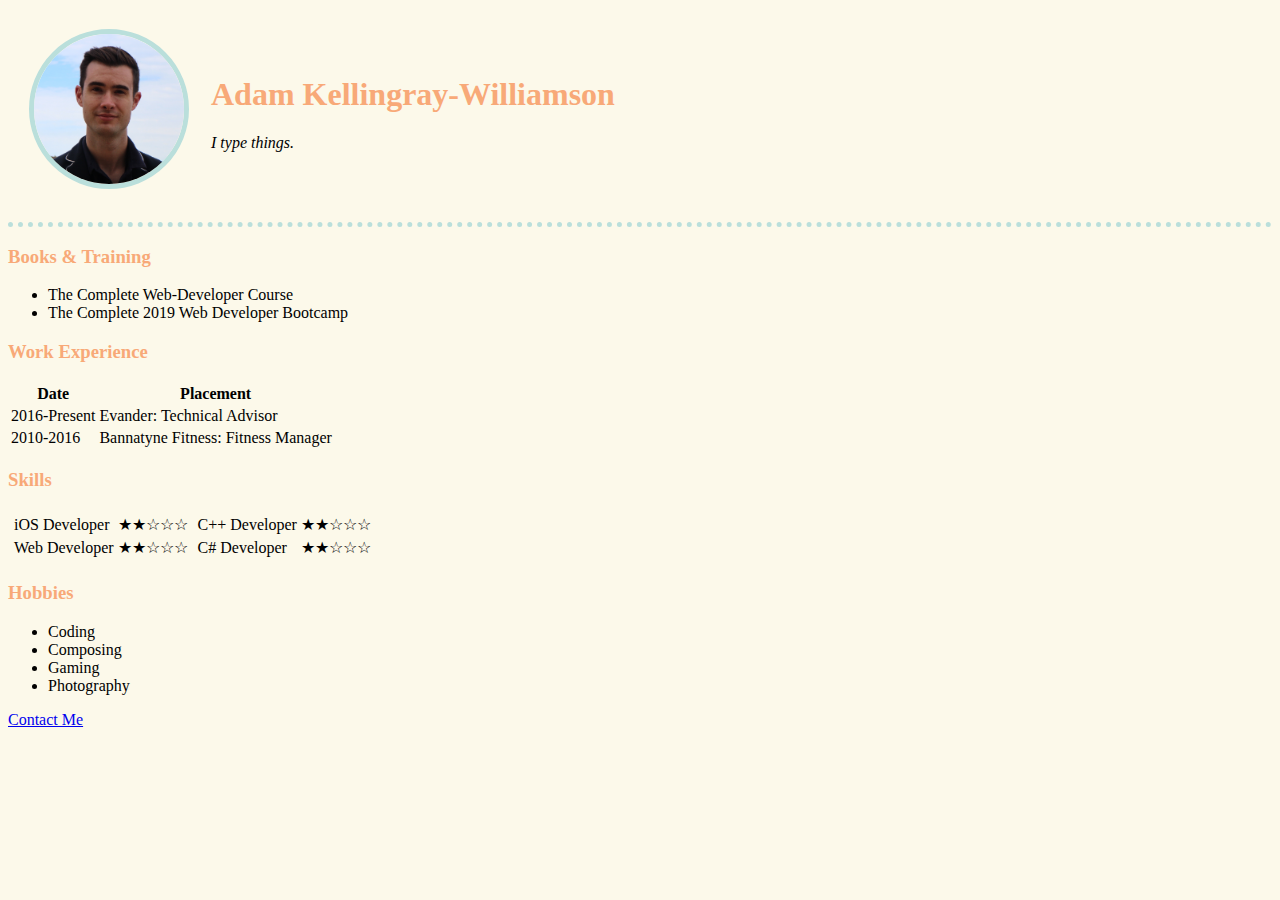
==== index.html @ 621a41a1 "Added initial CV website files" ====
<!DOCTYPE html>
<html lang="en" dir="ltr">

<head>
  <meta charset="utf-8">
  <link rel="stylesheet" href="css/styles.css">
  <title>Adam Kellingray-Williamson</title>
</head>

<body>
  <table cellspacing="20">
    <tr>
      <td><img src="profilePic.jpg" alt="Personal Photo Image" width="150px" </img> </td> <td>
        <h1>Adam Kellingray-Williamson</h1>
        <p><em>I type things.</em></p>
      </td>
    </tr>
  </table>


  <hr>

  <h3>Books & Training</h3>
  <ul>
    <li>The Complete Web-Developer Course</li>
    <li>The Complete 2019 Web Developer Bootcamp</li>
  </ul>

  <h3>Work Experience</h3>
  <table>
    <thead>
      <th>Date</th>
      <th>Placement</th>
    </thead>
    <tbody>
      <tr>
        <td>2016-Present</td>
        <td>Evander: Technical Advisor</td>
      </tr>
      <tr>
        <td>2010-2016</td>
        <td>Bannatyne Fitness: Fitness Manager</td>
      </tr>
    </tbody>
  </table>

  <h3>Skills</h3>
  <table>
    <td>
      <table>
        <tr>
          <td>iOS Developer</td>
          <td>★★☆☆☆</td>
        </tr>
        <tr>
          <td>Web Developer</td>
          <td>★★☆☆☆</td>
        </tr>
      </table>
    </td>
    <td>
      <table>
        <tr>
          <td>C++ Developer</td>
          <td>★★☆☆☆</td>
        </tr>
        <tr>
          <td>C# Developer</td>
          <td>★★☆☆☆</td>
        </tr>
      </table>

    </td>

  </table>

  <h3>Hobbies</h3>
  <ul>
    <li>Coding</li>
    <li>Composing</li>
    <li>Gaming</li>
    <li>Photography</li>
  </ul>

  <a href="contact.html">Contact Me</a>

</body>

</html>
---- css/styles.css ----
body {
  background-color: #fcf9ea;
}

h1 {
  color: #f8a978;
}

h3 {
  color: #f8a978;
}
img {
  border-radius: 50%;
  border-width: thick;
  border-color: #badfdb;
  border-style: solid;
}

hr {
  border-style: dotted;
  border-width: 5px 0 0 0;
  border-color: #badfdb;
}
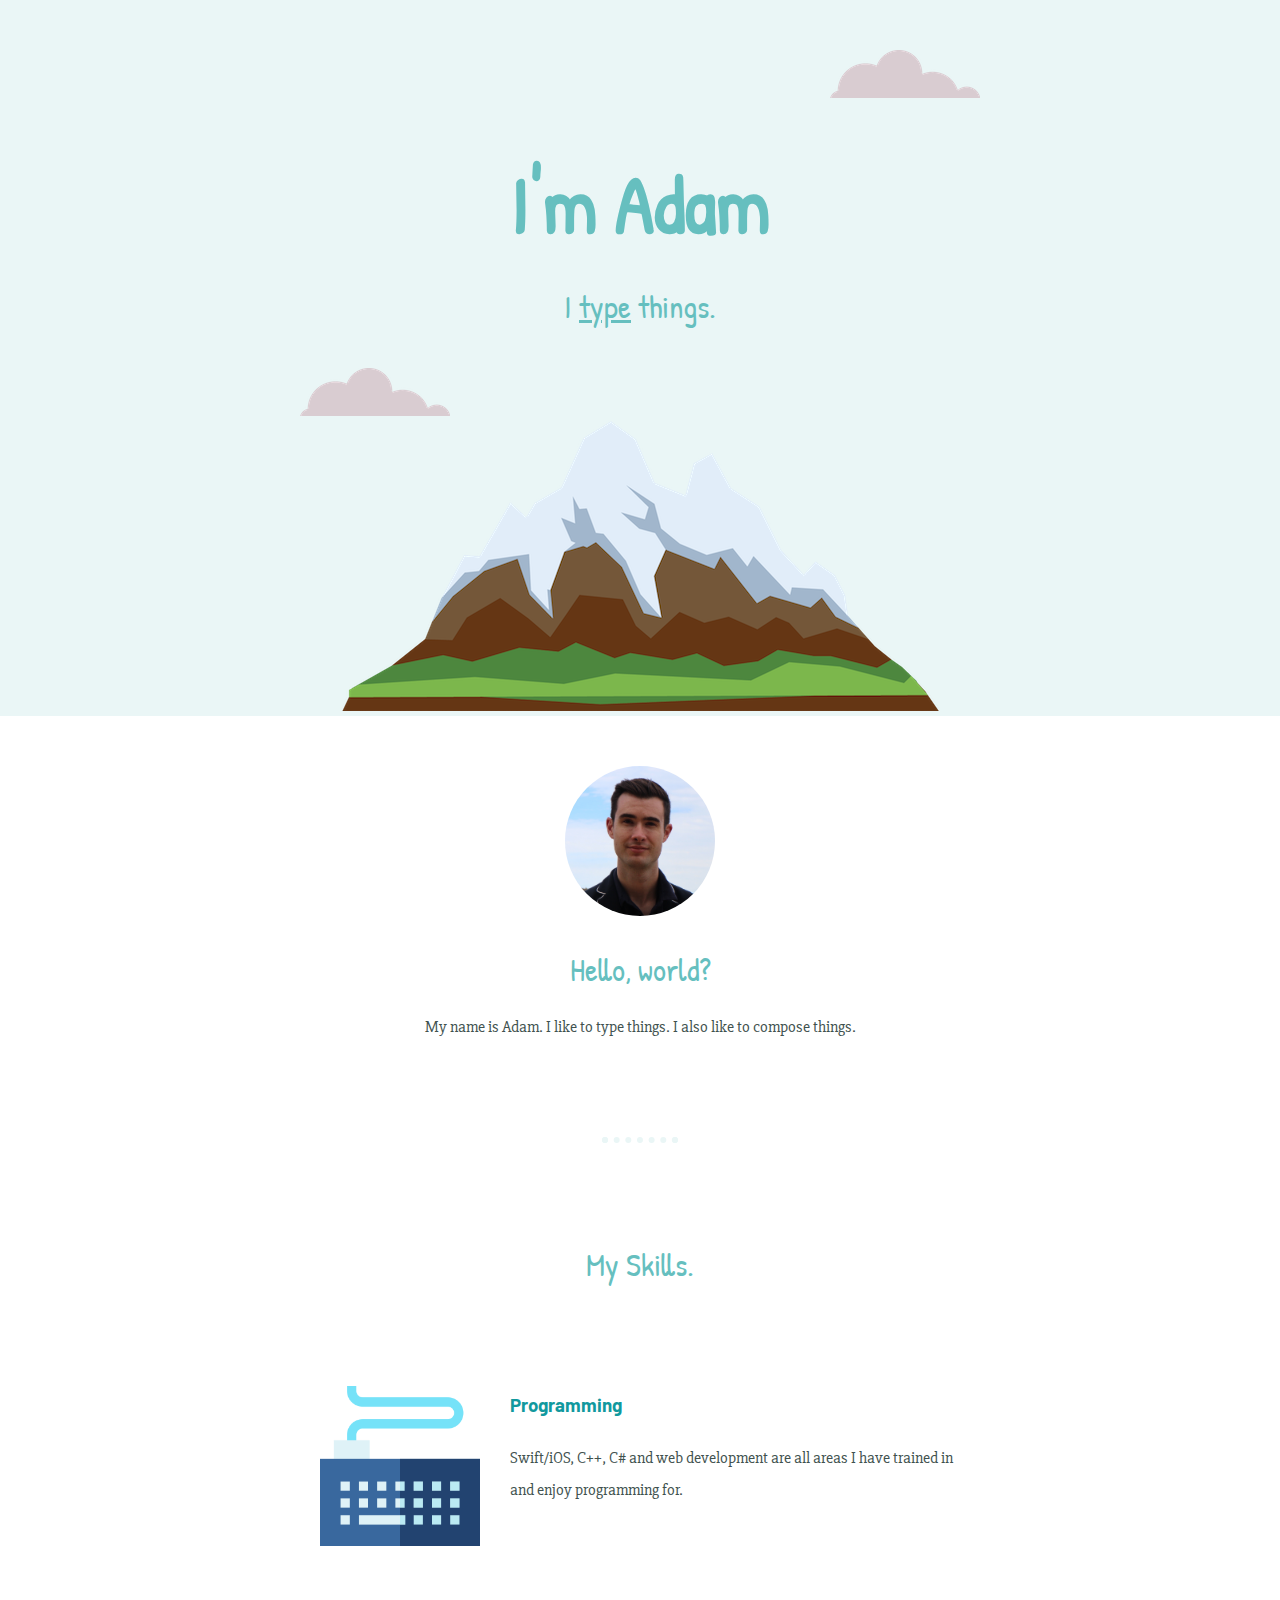
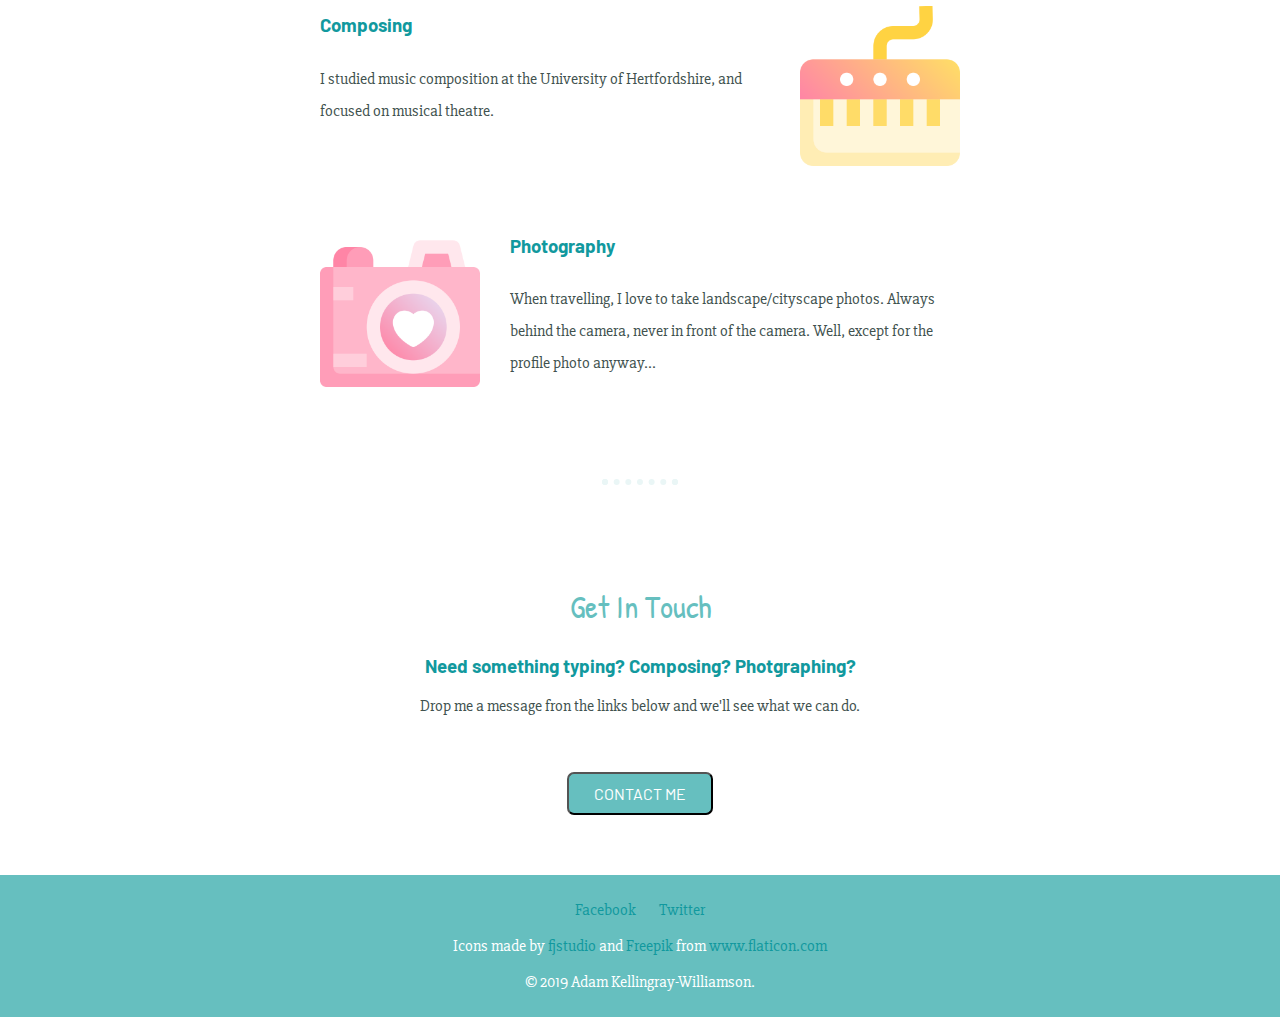
==== commit 8fe47698: "Updated the design" ====
--- a/index.html
+++ b/index.html
@@ -3,86 +3,71 @@
 
 <head>
   <meta charset="utf-8">
+  <title>Adam Kellingray-Williamson</title>
   <link rel="stylesheet" href="css/styles.css">
-  <title>Adam Kellingray-Williamson</title>
+  <link rel="icon" href="favicon.ico">
+
+  <link href="https://fonts.googleapis.com/css?family=Barlow|Patrick+Hand|Slabo+27px&display=swap" rel="stylesheet">
+
 </head>
 
 <body>
-  <table cellspacing="20">
-    <tr>
-      <td><img src="profilePic.jpg" alt="Personal Photo Image" width="150px" </img> </td> <td>
-        <h1>Adam Kellingray-Williamson</h1>
-        <p><em>I type things.</em></p>
-      </td>
-    </tr>
-  </table>
+
+  <div class="topContainer">
+    <img class="topCloud" src="images/cloud.png" alt="cloud-img">
+    <h1>I'm Adam</h1>
+    <h2>I <span class="underline">type</span> things.</h2>
+    <img class="bottomCloud" src="images/cloud.png" alt="cloud-img">
+    <img src="images/mountain.png" alt="mountain-img">
+  </div>
+
+  <div class="middle-container">
+    <div class="profile">
+      <img class="profilePic" src="images/profilePic.jpg" alt="profile-img">
+      <h2>Hello, world?</h2>
+      <p>My name is Adam. I like to type things. I also like to compose things.</p>
+    </div>
+    <hr>
+    <div class="skills">
+      <h2>My Skills.</h2>
+      <div class="skill-row">
+        <img class="skillImageLeft" src="images/keyboard.png" alt="keyboard-img">
+        <h3>Programming</h3>
+        <p>Swift/iOS, C++, C# and web development are all areas I have trained in and enjoy programming for.</p>
+      </div>
+      <div class="skill-row">
+        <img class="skillImageRight" src="images/keyboardPiano.png" alt="piano-img">
+        <h3>Composing</h3>
+        <p>I studied music composition at the University of Hertfordshire, and focused on musical theatre.</p>
+      </div>
+      <div class="skill-row">
+        <img class="skillImageLeft" src="images/love-and-romance.png" alt="camera-img">
+        <h3>Photography</h3>
+        <p>When travelling, I love to take landscape/cityscape photos. Always behind the camera, never in front of the camera. Well, except for the profile photo anyway...</p>
+      </div>
+
+    </div>
+    <hr>
+    <div class="contact-me">
+      <h2>Get In Touch</h2>
+      <h3>Need something typing? Composing? Photgraphing?</h3>
+      <p>Drop me a message fron the links below and we'll see what we can do.</p>
+
+      <form class="form" action="mailto:developer@kellingraywilliamson.uk" method="post">
+        <button class="testbutton" type="submit" name="button">CONTACT ME</button>
+      </form>
+    </div>
+  </div>
 
 
-  <hr>
+  <div class="bottom-container">
+    <a class="footer-link" href="https://www.facebook.com/kellingraywilliamson">Facebook</a>
+    <a class="footer-link" href="https://twitter.com/AdamKellingray">Twitter</a>
+    <p>Icons made by <a href="https://www.flaticon.com/authors/fjstudio" title="fjstudio">fjstudio</a> and <a href="https://www.flaticon.com/authors/freepik" title="Freepik">Freepik</a> from <a href="https://www.flaticon.com/"
+        title="Flaticon">www.flaticon.com</a> </p>
+    <p class="copyright">© 2019 Adam Kellingray-Williamson.</p>
+  </div>
 
-  <h3>Books & Training</h3>
-  <ul>
-    <li>The Complete Web-Developer Course</li>
-    <li>The Complete 2019 Web Developer Bootcamp</li>
-  </ul>
-
-  <h3>Work Experience</h3>
-  <table>
-    <thead>
-      <th>Date</th>
-      <th>Placement</th>
-    </thead>
-    <tbody>
-      <tr>
-        <td>2016-Present</td>
-        <td>Evander: Technical Advisor</td>
-      </tr>
-      <tr>
-        <td>2010-2016</td>
-        <td>Bannatyne Fitness: Fitness Manager</td>
-      </tr>
-    </tbody>
-  </table>
-
-  <h3>Skills</h3>
-  <table>
-    <td>
-      <table>
-        <tr>
-          <td>iOS Developer</td>
-          <td>★★☆☆☆</td>
-        </tr>
-        <tr>
-          <td>Web Developer</td>
-          <td>★★☆☆☆</td>
-        </tr>
-      </table>
-    </td>
-    <td>
-      <table>
-        <tr>
-          <td>C++ Developer</td>
-          <td>★★☆☆☆</td>
-        </tr>
-        <tr>
-          <td>C# Developer</td>
-          <td>★★☆☆☆</td>
-        </tr>
-      </table>
-
-    </td>
-
-  </table>
-
-  <h3>Hobbies</h3>
-  <ul>
-    <li>Coding</li>
-    <li>Composing</li>
-    <li>Gaming</li>
-    <li>Photography</li>
-  </ul>
-
-  <a href="contact.html">Contact Me</a>
 
 </body>
 
--- a/css/styles.css
+++ b/css/styles.css
@@ -1,23 +1,122 @@
 body {
-  background-color: #fcf9ea;
+  margin: 0;
+  text-align: center;
+  font-family: 'Slabo 27px', serif;
+  color: #40514e;
 }
 
 h1 {
-  color: #f8a978;
+  font-size: 5rem;
+  margin: 50px auto 0 auto;
+  font-family: 'Patrick Hand', cursive;
+  color: #66bfbf;
+}
+
+h2 {
+  font-family: 'Patrick Hand', cursive;
+  font-size: 2rem;
+  color: #66bfbf;
+  font-weight: normal;
 }
 
 h3 {
-  color: #f8a978;
+  font-family: 'Barlow', sans-serif;
+  color: #11999e;
 }
-img {
-  border-radius: 50%;
-  border-width: thick;
-  border-color: #badfdb;
-  border-style: solid;
+
+a {
+  color: #11999e;
+  text-decoration: none;
+}
+
+a:hover {
+  color: white;
 }
 
 hr {
-  border-style: dotted;
-  border-width: 5px 0 0 0;
-  border-color: #badfdb;
+  border: dotted #eaf6f6 6px;
+  border-bottom: none;
+  width: 5%;
+  margin: 100px auto;
 }
+
+.topCloud {
+  position: absolute;
+  right: 300px;
+  top: 50px;
+}
+
+.bottomCloud {
+  position: absolute;
+  left: 300px;
+  bottom: 300px;
+}
+
+.topContainer {
+  background-color: #eaf6f6;
+  position: relative;
+  padding-top: 100px;
+}
+
+.underline {
+  text-decoration: underline;
+}
+
+.profilePic {
+  width: 150px;
+  border-radius: 50%;
+  margin-top: 50px;
+}
+
+.skillImageLeft {
+  width: 25%;
+  float: left;
+  margin-right: 30px;
+}
+
+.skillImageRight {
+  width: 25%;
+  float: right;
+  margin-left: 30px;
+}
+
+.skill-row {
+  width: 50%;
+  margin: 100px auto auto auto;
+  text-align: left;
+  line-height: 2;
+}
+
+.bottom-container {
+  padding-top: 25px;
+  padding-bottom: 25px;
+  color: white;
+  background-color: #66bfbf;
+}
+
+.footer-link {
+  margin: 0 10px;
+}
+
+.copyright {
+  margin: 0;
+}
+
+.form {
+  margin: auto auto 20px auto;
+}
+
+.testbutton {
+  font-family: 'Barlow', sans-serif;
+  color: #FFFFFF !important;
+  font-size: 1rem;
+  margin: 40px auto 40px;
+  padding: 10px 25px;
+  border-radius: 7px;
+  background: #66BFBF;
+}
+
+.testbutton:hover {
+  color: #000000 !important;
+  background: #EAF6F6;
+}
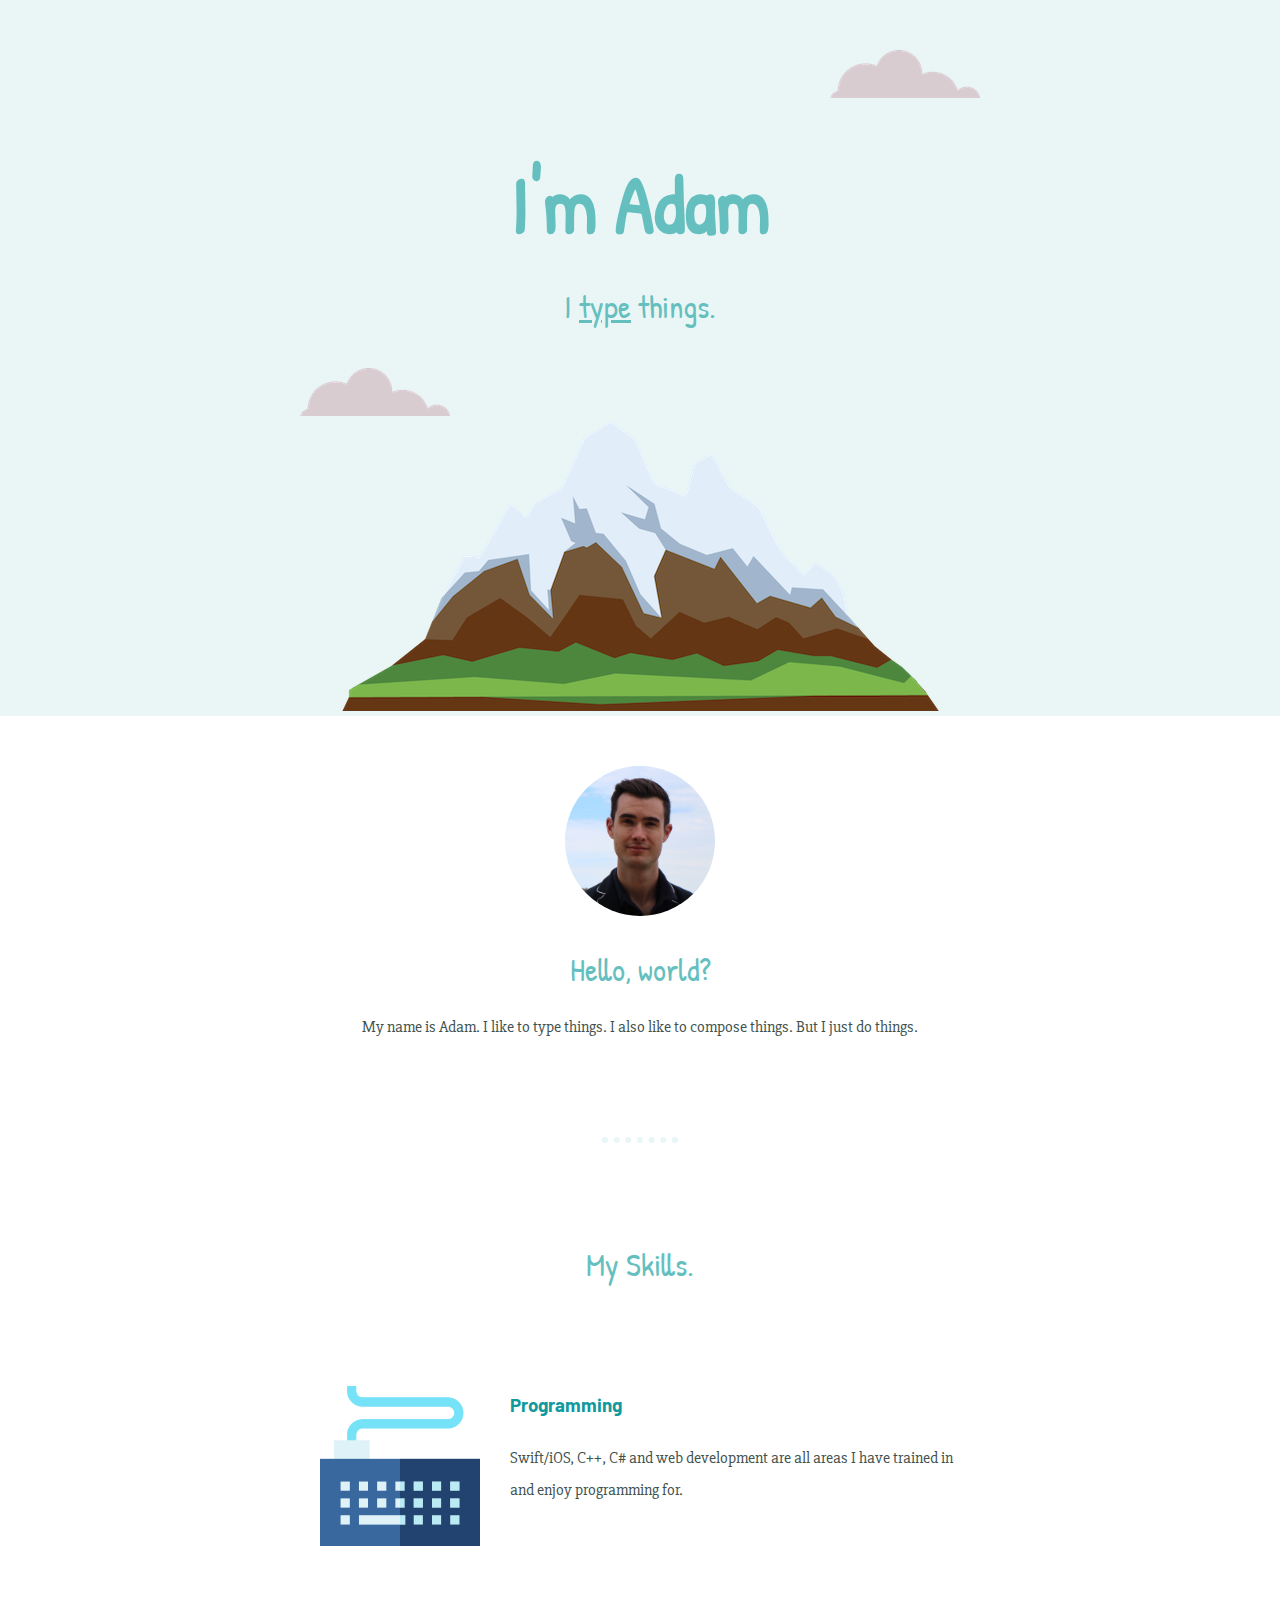
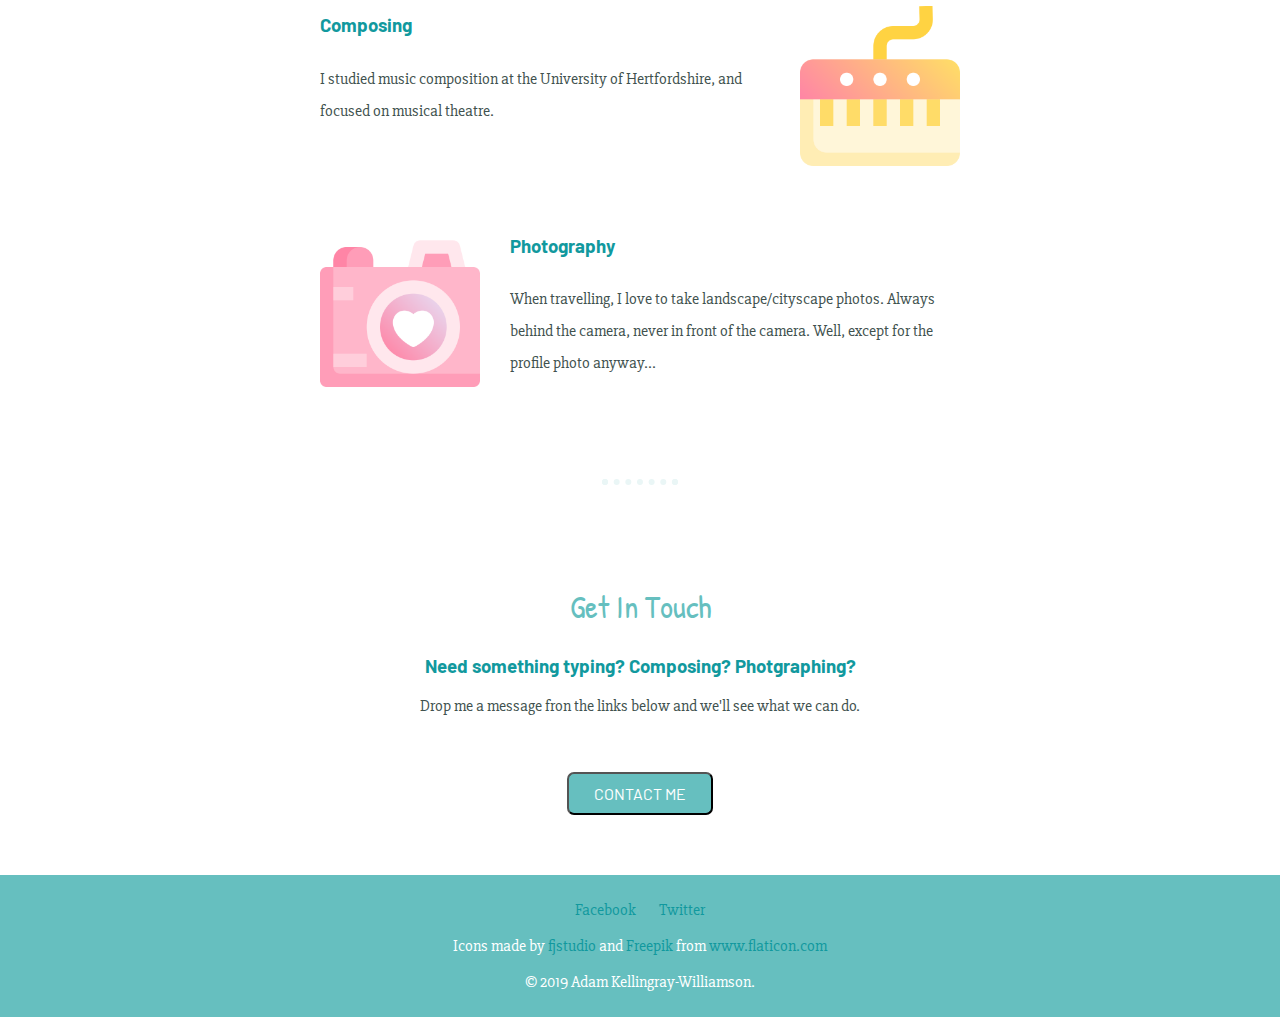
==== commit ce6d4d51: "Update text" ====
--- a/index.html
+++ b/index.html
@@ -25,7 +25,7 @@
     <div class="profile">
       <img class="profilePic" src="images/profilePic.jpg" alt="profile-img">
       <h2>Hello, world?</h2>
-      <p>My name is Adam. I like to type things. I also like to compose things.</p>
+      <p>My name is Adam. I like to type things. I also like to compose things. But I just do things.</p>
     </div>
     <hr>
     <div class="skills">
